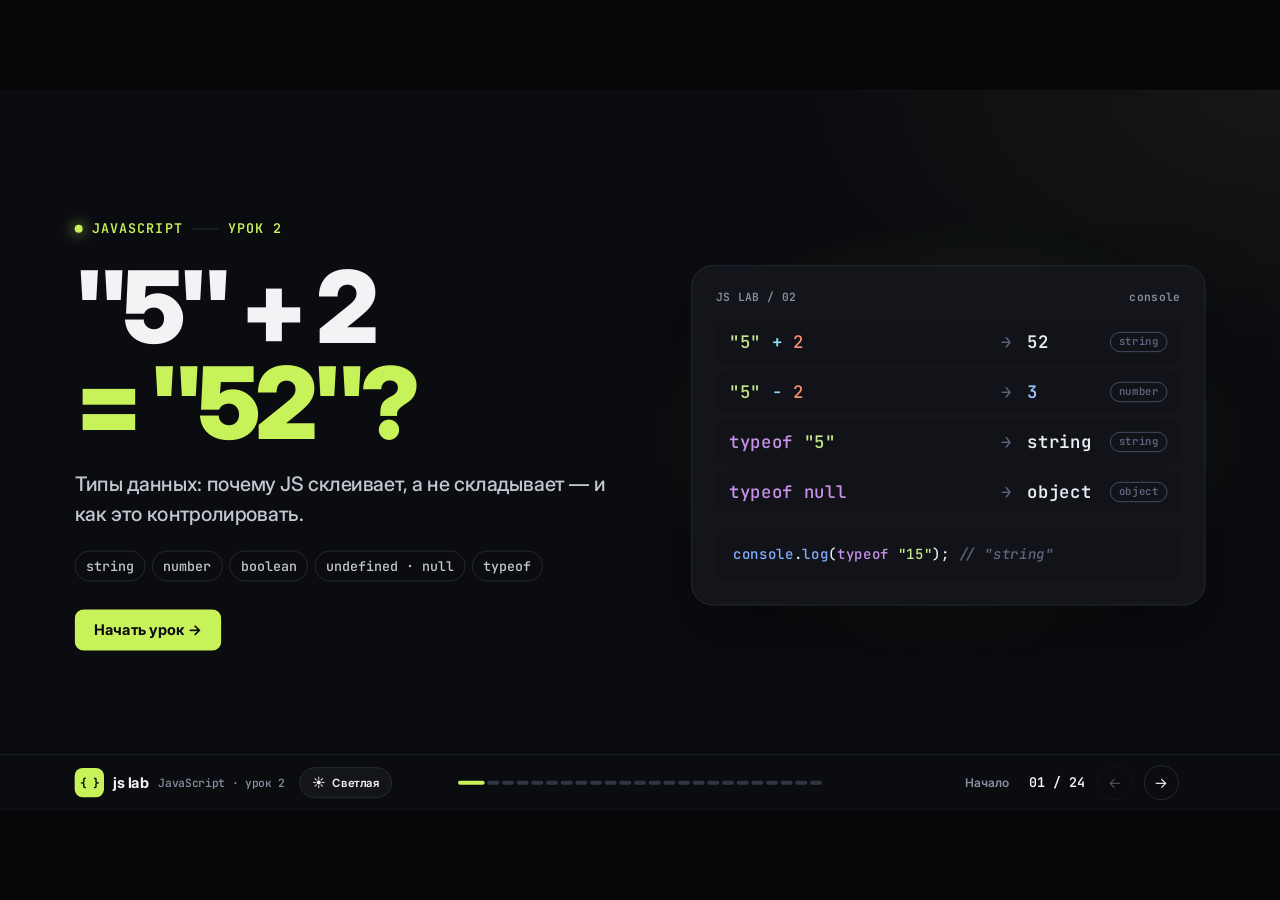
==== index.html @ 998ef975 "JS lesson 2 for group 16: data types Interactive deck (typeof step-by-step, guess the type, conversi" ====
<!doctype html>
<html lang="ru">
<head>
  <meta charset="UTF-8" />
  <meta name="viewport" content="width=device-width,initial-scale=1,viewport-fit=cover" />
  <meta name="theme-color" content="#0b0c10" />
  <meta name="description" content="JS Lab — интерактивный урок JavaScript №2: типы данных, typeof и приведение типов." />
  <title>JS Lab — JavaScript · Урок 2</title>
  <link rel="preconnect" href="https://fonts.googleapis.com">
  <link rel="preconnect" href="https://fonts.gstatic.com" crossorigin>
  <link href="https://fonts.googleapis.com/css2?family=Inter:wght@400;500;600;700;800;900&family=JetBrains+Mono:wght@400;500;600;700&display=swap" rel="stylesheet">
  <link rel="stylesheet" href="./styles.css?v=1-0" />
  <script src="./app.js?v=1-0" defer></script>
</head>
<body>
  <div class="viewport">
    <div class="deck" id="deck">
      <main class="stage" id="stage" aria-label="Слайды урока" aria-live="polite"></main>

      <footer class="bar">
        <div class="bar-left">
        <a class="brand" href="#1" aria-label="К первому слайду"><span class="brand-mark" aria-hidden="true">{ }</span><span>js lab</span><small>JavaScript · урок 2</small></a>
        <button class="theme-toggle" id="themeToggle" type="button" aria-label="Сменить тему"><span>☀</span>Светлая</button>
        </div>
        <div class="segments" id="segments" aria-hidden="true"></div>
        <div class="bar-right">
          <span class="bar-section" id="sectionTitle">Начало</span>
          <span class="bar-count" id="slideCounter">01 / 23</span>
          <button class="nav-btn" id="prevBtn" type="button" aria-label="Предыдущий слайд">←</button>
          <button class="nav-btn" id="nextBtn" type="button" aria-label="Следующий слайд">→</button>
        </div>
      </footer>

      <nav class="hud" id="hud" aria-label="Настройки презентации">
        <strong class="hud-title" id="currentTitle">Типы данных</strong>
        <button class="hud-btn" id="outlineBtn" type="button" title="Все слайды (G)">Слайды <kbd>G</kbd></button>
        <button class="hud-btn" id="notesBtn" type="button" title="Заметки (N)">Заметки <kbd>N</kbd></button>
        <button class="hud-btn" id="themeBtn" type="button" title="Тема (T)">Тема <kbd>T</kbd></button>
        <button class="hud-btn" id="fullscreenBtn" type="button" title="Полный экран (F)">Экран <kbd>F</kbd></button>
      </nav>
    </div>
  </div>

  <div class="overlay" id="outlineOverlay" hidden><div class="overlay-shade" data-close></div><aside class="side-panel" role="dialog" aria-modal="true" aria-label="Содержание"><div class="side-head"><div><small>НАВИГАЦИЯ</small><h2>Все слайды</h2></div><button class="close-btn" data-close type="button" aria-label="Закрыть">✕</button></div><div class="outline-list" id="outlineList"></div></aside></div>
  <div class="overlay" id="notesOverlay" hidden><div class="overlay-shade" data-close></div><aside class="side-panel" role="dialog" aria-modal="true" aria-label="Заметки преподавателя"><div class="side-head"><div><small>ТОЛЬКО ДЛЯ ПРЕПОДАВАТЕЛЯ</small><h2>Подсказки к слайду</h2></div><button class="close-btn" data-close type="button" aria-label="Закрыть">✕</button></div><div class="notes-content" id="notesContent"></div><div class="teacher-shortcuts"><b>Клавиши</b><p>← → — слайды · Пробел / ↓ — шаг демо · G — оглавление · N — заметки · T — тема · F — экран · Esc — закрыть</p></div></aside></div>
  <div class="toast" id="toast" role="status" aria-live="polite"></div>
</body>
</html>
---- styles.css ----
/* ═══════════════════════════════════════════════════════════════
   CSS Lab · HTML & CSS · Урок 4 — дизайн v5
   Холст 1920×1080 масштабируется под любой экран (как Keynote).
   Тёмная тема по умолчанию, светлая — body.light.
   ═══════════════════════════════════════════════════════════════ */
:root{
  --outer:#050608;--bg:#0b0c10;--surface:#13151b;--surface-2:#1a1d25;--line:#252833;--line-2:#323644;
  --ink:#f2f3f5;--muted:#8a8fa0;--soft:#c3c6d1;
  --accent:#c8f25a;--accent-ink:#c8f25a;--on-accent:#0b0c10;--accent-soft:#c8f25a1a;
  --violet:#a594ff;--good:#4fd6a0;--good-soft:#4fd6a01c;--bad:#ff7a85;--bad-soft:#ff7a851c;--warn:#ffb86b;--warn-soft:#ffb86b1c;
  --code:#111318;--code-line:#1e2129;--chip:#1c1f28;
  --sans:Inter,-apple-system,BlinkMacSystemFont,"Segoe UI",sans-serif;--mono:"JetBrains Mono",ui-monospace,SFMono-Regular,Menlo,monospace;
}
body.light{
  --outer:#d9d9d2;--bg:#f6f6f1;--surface:#ffffff;--surface-2:#efefe8;--line:#e2e2da;--line-2:#d1d1c8;
  --ink:#101114;--muted:#6b6f7b;--soft:#3c3f48;
  --accent:#c8f25a;--accent-ink:#4a6a00;--on-accent:#101114;--accent-soft:#c8f25a40;
  --good:#0f9c6a;--good-soft:#0f9c6a14;--bad:#d64553;--bad-soft:#d6455312;--warn:#c46a00;--warn-soft:#c46a0012;
  --code:#14161c;--code-line:#22252e;--chip:#16181f;
}
*{box-sizing:border-box}
html,body{margin:0;height:100%;overflow:hidden;background:var(--outer);font-family:var(--sans);color:var(--ink);-webkit-font-smoothing:antialiased}
button,input{font:inherit;color:inherit}
button{cursor:pointer}button:disabled{opacity:.3;cursor:default}
a{color:inherit;text-decoration:none}
p,h1,h2,h3{margin:0}
:focus-visible{outline:3px solid var(--accent);outline-offset:3px}
code,pre,kbd{font-family:var(--mono)}

/* ── холст ── */
.viewport{position:fixed;inset:0;overflow:hidden}
.deck{position:absolute;left:50%;top:50%;width:1920px;height:1080px;transform:translate(-50%,-50%) scale(var(--s,.5));transform-origin:center;background:var(--bg);display:grid;grid-template-rows:minmax(0,1fr) 84px;overflow:hidden;box-shadow:0 0 0 1px #ffffff08}
body:not(.light) .deck{background:radial-gradient(1200px 700px at 100% 0%,#c8f25a0d,transparent 60%),var(--bg)}
.stage{position:relative;min-height:0}
.slide{position:absolute;inset:0;padding:76px 112px 8px;display:flex;flex-direction:column}
.slide.active{animation:enter .35s cubic-bezier(.2,.8,.2,1) both}
.slide.instant{animation:none}
@keyframes enter{from{opacity:0;transform:translateY(14px)}to{opacity:1;transform:none}}
.slide-content{flex:1;min-height:0;display:flex;flex-direction:column;gap:40px}

/* ── нижняя панель ── */
.bar{display:grid;grid-template-columns:420px 1fr 420px;align-items:center;gap:32px;padding:0 112px;border-top:1px solid var(--line)}
.brand{display:flex;align-items:center;gap:14px;font:700 22px var(--sans);letter-spacing:-.02em}
.brand-mark{display:grid;place-items:center;width:44px;height:44px;border-radius:12px;background:var(--accent);color:var(--on-accent);font:700 17px var(--mono)}
.brand small{font:500 17px var(--mono);color:var(--muted);letter-spacing:0}
.segments{display:flex;gap:6px;align-items:center;justify-content:center}
.segments i{display:block;width:30px;height:6px;border-radius:3px;background:var(--line-2);transition:background .3s,width .3s}
.segments i.done{background:var(--accent);opacity:.45}
.segments i.now{background:var(--accent);width:64px}
.bar-right{display:flex;align-items:center;justify-content:flex-end;gap:18px}
.bar-section{font:600 18px var(--sans);color:var(--muted)}
.bar-count{font:600 20px var(--mono);color:var(--ink);min-width:96px;text-align:right}
.nav-btn{width:52px;height:52px;border-radius:50%;border:1px solid var(--line-2);background:transparent;font-size:22px;transition:background .2s,border-color .2s}
.nav-btn:hover:not(:disabled){background:var(--accent);border-color:var(--accent);color:var(--on-accent)}

/* ── HUD: появляется при движении мыши ── */
.hud{position:absolute;top:24px;right:32px;display:flex;align-items:center;gap:10px;opacity:0;transform:translateY(-8px);transition:opacity .25s,transform .25s;pointer-events:none;z-index:5}
.hud.visible{opacity:1;transform:none;pointer-events:auto}
.hud-title{font:600 18px var(--sans);color:var(--muted);margin-right:10px}
.hud-btn{display:flex;align-items:center;gap:10px;height:46px;padding:0 16px;border-radius:12px;border:1px solid var(--line-2);background:var(--surface);font:600 17px var(--sans)}
.hud-btn:hover{border-color:var(--accent)}
kbd{font:600 13px var(--mono);color:var(--muted);border:1px solid var(--line-2);border-radius:6px;padding:2px 7px}

/* ── заголовок слайда ── */
.intro{flex:none;max-width:1560px}
.tag{display:inline-flex;align-items:center;gap:12px;font:600 19px var(--mono);letter-spacing:.06em;text-transform:uppercase;color:var(--accent-ink)}
.tag::before{content:"";width:10px;height:10px;border-radius:50%;background:var(--accent);box-shadow:0 0 18px var(--accent)}
.intro h2{font:800 74px/1.02 var(--sans);letter-spacing:-.04em;margin:20px 0 16px}
.intro h2 em{font-style:normal;color:var(--accent-ink)}
body.light .intro h2 em{color:var(--ink);background:linear-gradient(transparent 60%,var(--accent) 60%,var(--accent) 92%,transparent 92%)}
.intro p{font:500 27px/1.42 var(--sans);color:var(--muted)}

/* ── общие блоки ── */
.pair{display:grid;grid-template-columns:1fr 1fr;gap:44px;flex:1;min-height:0}
.pane{display:flex;flex-direction:column;gap:22px;min-height:0;min-width:0}
.pane-heading{flex:none;display:flex;justify-content:space-between;align-items:center;gap:16px;font:600 17px var(--mono);letter-spacing:.06em;text-transform:uppercase;color:var(--muted)}
.caps{font:600 17px var(--mono);letter-spacing:.06em;text-transform:uppercase;color:var(--muted)}
.buttons{flex:none;display:flex;align-items:center;gap:14px;flex-wrap:wrap}
.primary,.secondary,.small-btn{display:inline-flex;align-items:center;gap:10px;border-radius:14px;font:700 22px var(--sans);padding:17px 28px;border:1px solid transparent;transition:transform .15s,background .2s,border-color .2s}
.primary{background:var(--accent);color:var(--on-accent)}
.primary:hover:not(:disabled){transform:translateY(-2px)}
.secondary{background:transparent;border-color:var(--line-2);color:var(--ink)}
.secondary:hover:not(:disabled){border-color:var(--ink)}
.small-btn{background:transparent;border-color:var(--line-2);font-size:19px;padding:12px 20px}
.key-hint{margin-left:auto;font:500 17px var(--mono);color:var(--muted)}

/* ── код ── */
.code-window{flex:1;min-height:0;display:flex;flex-direction:column;background:var(--code);border-radius:24px;border:1px solid #ffffff0d;overflow:hidden}
body.light .code-window{border-color:transparent;box-shadow:0 20px 50px #14161c26}
.code-head{flex:none;display:flex;align-items:center;justify-content:space-between;padding:16px 22px;border-bottom:1px solid #ffffff0d;font:500 17px var(--mono);color:#7c8194}
.dots{display:flex;gap:8px}.dots i{width:12px;height:12px;border-radius:50%;background:#2a2e39}
.code-pre{flex:1;min-height:0;margin:0;padding:26px 30px 26px 0;font:500 30px/1.6 var(--mono);color:#e9ebf3;white-space:pre;overflow:hidden}
.code-line{display:flex;align-items:baseline;min-height:1.6em;border-left:5px solid transparent}
.line-no{flex:0 0 2.8em;width:2.8em;text-align:right;padding-right:1em;color:#454b5c;user-select:none}
.active-line{background:#c8f25a12;border-left-color:var(--accent)}
.dim-line{opacity:.28}
.token.keyword{color:#c792ea}.token.method{color:#82aaff}.token.string{color:#c3e88d}.token.number{color:#f78c6c}.token.operator{color:#89ddff}.token.comment{color:#5f6680;font-style:italic}
.sw{display:inline-block;width:.72em;height:.72em;border-radius:.16em;margin-right:.3em;vertical-align:-.04em;box-shadow:inset 0 0 0 1px #ffffff40}
code.ic{display:inline-block;background:var(--chip);color:#e9ebf3;font:500 .86em/1.4 var(--mono);padding:.06em .42em;border-radius:.3em;white-space:nowrap;vertical-align:.04em}

/* ── термин ── */
.term{display:inline-flex;align-items:center;gap:12px;margin-top:12px;font:500 21px var(--mono);color:var(--accent-ink)}
.term b{font:800 13px var(--sans);letter-spacing:.12em;text-transform:uppercase;background:var(--accent);color:var(--on-accent);border-radius:7px;padding:5px 9px}

/* ── браузер-предпросмотр ── */
.browser{flex:1;min-height:0;display:flex;flex-direction:column;border-radius:24px;overflow:hidden;background:#fff;border:1px solid var(--line-2)}
.browser-bar{flex:none;display:flex;align-items:center;gap:16px;padding:13px 18px;background:#ececf0;border-bottom:1px solid #dcdce2}
.browser-bar .dots i{background:#cfd0d6}.browser-bar .dots i:nth-child(1){background:#ff6058}.browser-bar .dots i:nth-child(2){background:#ffbd2e}.browser-bar .dots i:nth-child(3){background:#28c941}
.addr{flex:1;background:#fff;border-radius:9px;padding:7px 14px;font:500 16px var(--mono);color:#80838f}
.pv{flex:1;width:100%;min-height:0;border:0;display:block;background:#fff;pointer-events:none}

/* ── теория ── */
.theory-pane{justify-content:center}
.concept{display:grid;grid-template-columns:76px 1fr;padding:30px 0;border-top:1px solid var(--line)}
.concept:last-child{border-bottom:1px solid var(--line)}
.concept>span{font:600 22px var(--mono);color:var(--accent-ink);padding-top:8px}
.concept h3{font:750 40px/1.15 var(--sans);letter-spacing:-.03em;margin-bottom:10px}
.concept p{font:500 26px/1.5 var(--sans);color:var(--soft)}

/* ── квиз ── */
.quiz-grid{display:grid;grid-template-columns:.92fr 1.08fr;gap:56px;flex:1;min-height:0}
.quiz-left{display:flex;flex-direction:column;gap:18px;min-height:0}
.quiz-question{font:800 44px/1.1 var(--sans);letter-spacing:-.03em;margin-bottom:8px}
.quiz-options{display:flex;flex-direction:column;gap:14px}
.answer-option{display:flex;align-items:center;gap:20px;text-align:left;padding:20px 24px;border-radius:18px;border:1px solid var(--line-2);background:var(--surface);font:600 27px/1.3 var(--sans);transition:border-color .2s,background .2s}
.answer-option b{flex:none;display:grid;place-items:center;width:46px!important;height:46px;border-radius:12px;background:var(--surface-2);font:700 20px var(--mono);color:var(--muted)!important}
.answer-option:hover{border-color:var(--muted)}
.answer-option.correct{border-color:var(--good);background:var(--good-soft)}
.answer-option.correct b{background:var(--good);color:#06120c!important}
.answer-option.wrong{border-color:var(--bad);background:var(--bad-soft)}
.answer-option.wrong b{background:var(--bad);color:#fff!important}
.feedback{border-radius:18px;padding:22px 26px;background:var(--good-soft);border-left:6px solid var(--good);font:600 24px/1.55 var(--sans)}
.feedback.warn{background:var(--bad-soft);border-left-color:var(--bad)}
.action-hint{font:500 21px var(--sans);color:var(--muted)}
.quiz-left .small-btn{align-self:flex-start}
.quiz-right{display:flex;flex-direction:column;min-height:0}

/* ── шаги демо ── */
.mem-step{flex:none;background:var(--surface);border:1px solid var(--line);border-left:6px solid var(--accent);border-radius:18px;padding:22px 28px;font:600 27px/1.5 var(--sans)}
.mem-step .term{display:flex;width:fit-content}
.live-pair{grid-template-columns:.9fr 1.1fr}

/* ── до/после ── */
.ba-pair{grid-template-columns:.8fr 1.2fr}
.ba-switch{flex:none;display:flex;align-items:center;gap:14px}
.ba-switch span{font:500 21px var(--sans);color:var(--muted);margin-left:8px}

/* ── вкладки ── */
.tabs-row{flex:none;display:flex;gap:14px}
.tab-btn{display:flex;align-items:center;gap:14px;padding:14px 24px;border-radius:999px;border:1px solid var(--line-2);background:transparent;font:600 23px var(--mono)}
.tab-btn span{display:grid;place-items:center;width:32px;height:32px;border-radius:50%;background:var(--surface-2);font:700 16px var(--sans);color:var(--muted)}
.tab-btn.active{background:var(--accent);border-color:var(--accent);color:var(--on-accent)}
.tab-btn.active span{background:#0b0c1022;color:var(--on-accent)}
.tabs-pair .code-window{flex:1 1 0}
.verdict{flex:none;border-radius:18px;padding:22px 28px;border-left:6px solid}
.verdict b{font:800 26px var(--sans)}
.verdict p{font:500 23px/1.5 var(--sans);margin-top:6px;color:var(--soft)}
.verdict.bad{background:var(--bad-soft);border-color:var(--bad)}.verdict.bad b{color:var(--bad)}
.verdict.mid{background:var(--warn-soft);border-color:var(--warn)}.verdict.mid b{color:var(--warn)}
.verdict.good{background:var(--good-soft);border-color:var(--good)}.verdict.good b{color:var(--good)}

/* ── анатомия правила ── */
.ana-pair{grid-template-columns:1.05fr .95fr}
.ana-code{flex:1;min-height:0;margin:0;background:var(--code);border-radius:24px;padding:56px 64px;font:500 80px/1.5 var(--mono);color:#e9ebf3;white-space:pre;overflow:hidden;border:1px solid #ffffff0d}
.ana{opacity:.2;transition:opacity .3s,text-shadow .3s}
.ana.on{opacity:1;text-shadow:0 0 28px currentColor;text-decoration:underline;text-decoration-thickness:.07em;text-underline-offset:.18em}
.ana-code.part-decl .ana-decl.on .ana{opacity:1;text-shadow:none;text-decoration:none}
.ana-code.part-decl .ana-decl.on{background:#c8f25a14;border-radius:.15em;box-shadow:0 0 0 .14em #c8f25a14}
.ana-list{justify-content:center;gap:6px}
.ana-row{display:grid;grid-template-columns:56px minmax(0,.9fr) minmax(0,1.25fr);align-items:center;gap:20px;text-align:left;padding:16px 22px;border-radius:16px;border:0;border-left:6px solid transparent;background:transparent;transition:background .2s,opacity .2s}
.ana-n{font:600 19px var(--mono);color:var(--muted)}
.ana-name{display:flex;flex-direction:column;gap:2px}
.ana-name b{font:750 30px/1.15 var(--sans);letter-spacing:-.02em}
.ana-name em{font:500 19px var(--mono);font-style:normal;color:var(--accent-ink)}
.ana-desc{font:500 21px/1.4 var(--sans);color:var(--muted)}
.ana-row:not(.on):not(.seen){opacity:.38}
.ana-row.on{background:var(--surface);border-left-color:var(--accent)}
.ana-row.on .ana-n{color:var(--accent-ink)}.ana-row.on .ana-desc{color:var(--soft)}

/* ── цвет ── */
.color-pair{grid-template-columns:.85fr 1.15fr}
.fmt-card{flex:1;min-height:0;display:flex;flex-direction:column;justify-content:center;gap:10px;padding:24px 30px;border-radius:20px;background:var(--surface);border:1px solid var(--line)}
.fmt-card b{font:600 17px var(--mono);letter-spacing:.08em;color:var(--muted)}
.fmt-card code{font:600 42px var(--mono);color:var(--ink)}
.fmt-card p{font:500 21px/1.45 var(--sans);color:var(--soft)}
.mx-swatch{flex:1;min-height:0;border-radius:24px;display:grid;place-items:center;border:1px solid var(--line)}
.mx-swatch span{font:800 64px Georgia,serif}
.mx-row{flex:none;display:grid;grid-template-columns:150px 1fr 70px;align-items:center;gap:22px;font:600 22px var(--sans)}
.mx-row input{width:100%;height:28px;accent-color:var(--accent)}
.mx-r input{accent-color:#ff5f6d}.mx-g input{accent-color:#3ddc97}.mx-b input{accent-color:#5b8cff}
.mx-row output{font:600 24px var(--mono);text-align:right}
.mx-out{flex:none;background:var(--code);border-radius:18px;padding:18px 26px;font:500 27px/1.7 var(--mono);color:#e9ebf3}
.mx-noname{color:#5f6680;font-style:italic}
.mx-presets{flex:none;display:flex;flex-wrap:wrap;gap:10px}
.mx-presets button{display:flex;align-items:center;gap:10px;padding:10px 16px;border-radius:999px;border:1px solid var(--line-2);background:transparent;font:600 19px var(--sans)}
.mx-presets i{width:18px;height:18px;border-radius:50%;box-shadow:inset 0 0 0 1px #ffffff40}

/* ── DevTools ── */
.dt-pair{grid-template-columns:.9fr 1.1fr}
.dt-banner{flex:none;padding:18px 24px;border-radius:16px;border:1px dashed var(--line-2);font:600 22px/1.5 var(--sans);color:var(--muted)}
.dt-banner.on{border:1px solid var(--accent);border-left-width:6px;color:var(--ink);background:var(--accent-soft)}
.pane.right.devtools{background:#202124;border-radius:22px;overflow:hidden;gap:0;color:#e8eaed;border:1px solid #3c4043}
.dt-tabs,.dt-subtabs{flex:none;display:flex;background:#292a2d;border-bottom:1px solid #3c4043;font:500 19px var(--sans)}
.dt-tabs span,.dt-subtabs span{padding:13px 20px;color:#9aa0a6}
.dt-tabs span.on,.dt-subtabs span.on{color:#8ab4f8;box-shadow:inset 0 -3px #8ab4f8}
.dt-body{flex:1;min-height:0;display:grid;grid-template-columns:.78fr 1.22fr}
.dt-tree{border-right:1px solid #3c4043;padding:10px 0;overflow:hidden}
.dt-node{display:block;width:100%;text-align:left;border:0;background:none;color:#e8eaed;font:500 22px/2 var(--mono);white-space:nowrap;overflow:hidden;text-overflow:ellipsis;padding-right:10px}
.dt-node:hover{background:#ffffff0d}.dt-node.on{background:#394457}
.dt-node .token.keyword{color:#5db0d7}.dt-node .token.method{color:#9bbbdc}.dt-node .token.string{color:#f28b54}
.dt-styles{display:flex;flex-direction:column;overflow:hidden}
.dt-rule{padding:12px 20px;border-bottom:1px solid #3c4043;font:500 22px/1.8 var(--mono)}
.dt-rule.faint{color:#9aa0a6}
.dt-rule.ua{background:#ffffff05}
.dt-sel{display:flex;justify-content:space-between;gap:10px}
.dt-src{font-size:16px;color:#9aa0a6;text-decoration:underline}
.dt-rule.ua .dt-src{text-decoration:none;font-style:italic}
.dt-decl{display:flex;align-items:center;gap:12px;padding-left:6px;cursor:pointer}
.dt-decl input{width:20px;height:20px;margin:0;accent-color:#8ab4f8}
.dt-nobox{display:inline-block;width:20px}
.dt-p{color:#5db0d7}.dt-v{color:#f28b54}
.dt-rule.ua .dt-p{color:#9bbbdc}.dt-rule.ua .dt-v{color:#c9a98f}
.dt-decl.struck .dt-p,.dt-decl.struck .dt-v{text-decoration:line-through;text-decoration-thickness:2px;opacity:.5}
.dt-end{color:#e8eaed}
.dt-inh{padding:9px 20px;background:#292a2d;color:#9aa0a6;font:500 17px var(--sans);border-bottom:1px solid #3c4043}
.dt-inh b{color:#e8eaed;font-family:var(--mono)}

/* ── отладка ── */
.bugs2{display:grid;grid-template-columns:440px 1fr;gap:44px;flex:1;min-height:0}
.bug-list{display:flex;flex-direction:column;gap:10px;justify-content:center}
.bug-tab{display:flex;align-items:center;gap:18px;text-align:left;padding:18px 22px;border-radius:16px;border:1px solid transparent;border-left:6px solid transparent;background:transparent;font:650 24px/1.25 var(--sans);color:var(--muted)}
.bug-tab span{font:600 18px var(--mono)}
.bug-tab.active{background:var(--surface);border-left-color:var(--accent);color:var(--ink)}
.bug-tab.done:not(.active)::after{content:"✓";margin-left:auto;color:var(--good)}
.bug-main{display:grid;grid-template-columns:1fr 1fr;gap:32px;min-height:0}
.bug-col{display:flex;flex-direction:column;gap:14px;min-height:0}
.bad-cap{color:var(--bad)}.good-cap{color:var(--good)}
.bug-why{flex:none;font:500 23px/1.5 var(--sans);color:var(--soft);padding:18px 22px;border-radius:16px;background:var(--surface)}
.bug-hidden{display:flex;flex-direction:column;align-items:center;justify-content:center;gap:24px;border:2px dashed var(--line-2);border-radius:24px;text-align:center;font:600 26px var(--sans);color:var(--muted)}

/* ── практика ── */
.practice-layout{display:grid;grid-template-columns:1.45fr 1fr;gap:48px;flex:1;min-height:0}
.task-list{display:flex;flex-direction:column;min-height:0}
.task-list>.pane-heading{margin-bottom:10px}
.pr-row{display:grid;grid-template-columns:56px 280px minmax(0,1fr) 300px;align-items:center;gap:18px;padding:13px 0;border-top:1px solid var(--line)}
.pr-row i{font:600 18px var(--mono);font-style:normal;color:var(--accent-ink)}
.pr-btn{font:700 25px var(--sans);letter-spacing:-.01em}
.pr-row code.ic{font-size:20px;max-width:100%;overflow:hidden;text-overflow:ellipsis;justify-self:start}
.pr-ret{font:500 20px var(--sans);color:var(--muted)}
.tip{margin-top:auto;padding:20px 24px;border-radius:16px;background:var(--surface);font:500 21px/1.5 var(--sans);color:var(--soft)}
.tip b{color:var(--ink)}
.task-side{display:flex;flex-direction:column;gap:24px;min-height:0}
.goal{flex:1;display:flex;flex-direction:column;gap:22px;padding:40px;border-radius:28px;background:var(--surface);border:1px solid var(--line)}
.goal h3{font:800 54px/1.05 var(--sans);letter-spacing:-.035em}
.flow{margin:0;padding-left:30px;display:flex;flex-direction:column;gap:10px;font:500 23px/1.45 var(--sans);color:var(--soft)}
.flow b{color:var(--ink)}
.minutes{margin-top:auto;font:600 96px/1 var(--mono);letter-spacing:-.04em;color:var(--accent-ink)}
.download{flex:none;display:flex;align-items:center;gap:14px;padding:22px 28px;border-radius:22px;border:1px solid var(--line)}
.file-label{flex:1;font:700 23px var(--sans)}
.file-label small{display:block;font:500 17px var(--mono);color:var(--muted);margin-top:4px}
.download a{padding:14px 22px;border-radius:12px;font:700 20px var(--sans);border:1px solid var(--line-2)}
.download a:last-child{background:var(--accent);border-color:var(--accent);color:var(--on-accent)}

/* ── словарь ── */
.gl-grid{flex:1;min-height:0;display:grid;grid-template-columns:1fr 1fr;grid-template-rows:repeat(7,minmax(0,1fr));grid-auto-flow:column;column-gap:48px}
.gl-row{display:grid;grid-template-columns:minmax(0,1.2fr) minmax(0,1fr) auto;align-items:center;gap:20px;border-top:1px solid var(--line);min-height:0}
.gl-ru{display:flex;flex-direction:column;gap:2px}
.gl-ru b{font:700 25px/1.2 var(--sans)}
.gl-ru em{font:500 19px var(--mono);font-style:normal;color:var(--accent-ink)}
.gl-say{font:500 19px/1.35 var(--sans);color:var(--muted)}
.gl-row code.ic{font-size:19px}

/* ── шпаргалка ── */
.sum-grid{flex:1;min-height:0;display:grid;grid-template-columns:repeat(3,1fr);grid-template-rows:1fr 1fr;gap:24px}
.sum-card{position:relative;padding:28px 32px;border-radius:24px;background:var(--surface);border:1px solid var(--line);min-height:0;overflow:hidden}
.sum-n{position:absolute;top:28px;right:30px;font:600 18px var(--mono);color:var(--muted)}
.sum-card h3{font:800 31px/1.1 var(--sans);letter-spacing:-.025em;margin-bottom:16px}
.sum-card h3 em{display:block;font:500 18px var(--mono);font-style:normal;color:var(--accent-ink);margin-top:6px;letter-spacing:0}
.sum-card ul{margin:0;padding-left:22px;display:flex;flex-direction:column;gap:8px}
.sum-card li{font:500 20px/1.65 var(--sans);color:var(--soft)}
.sum-card li b{color:var(--ink)}
.sum-card code.ic{font-size:17px;margin:1px 0}
.exc-grid{flex:1;min-height:0;display:grid;grid-template-columns:1fr 1fr;grid-template-rows:repeat(5,1fr);gap:14px 28px}
.exc-card{display:flex;align-items:center;gap:22px;padding:0 26px;border-radius:18px;background:var(--surface);border:1px solid var(--line);min-height:0}
.exc-card span{font:600 20px var(--mono);color:var(--warn)}
.exc-card p{font:500 21px/1.55 var(--sans);color:var(--soft)}
.exc-card code.ic{font-size:18px}
.sum-actions{flex:none}

/* ── обложка ── */
.cover{padding:96px 112px 40px}
.cover-grid{flex:1;display:grid;grid-template-columns:1.05fr .95fr;gap:72px;align-items:center}
.overline{display:flex;align-items:center;gap:14px;font:600 20px var(--mono);letter-spacing:.08em;color:var(--accent-ink)}
.overline i{width:12px;height:12px;border-radius:50%;background:var(--accent);box-shadow:0 0 20px var(--accent)}
.overline b{width:40px;height:1px;background:var(--line-2)}
.cover-copy h1{font:900 132px/.95 var(--sans);letter-spacing:-.055em;margin:34px 0 30px}
.cover-copy h1 span{color:var(--accent-ink)}
body.light .cover-copy h1 span{color:var(--ink);background:linear-gradient(transparent 58%,var(--accent) 58%,var(--accent) 90%,transparent 90%)}
.cover-copy p{font:500 30px/1.45 var(--sans);color:var(--soft);max-width:820px}
.pills{display:flex;flex-wrap:wrap;gap:10px;margin:34px 0 42px}
.pills span{font:500 20px var(--mono);padding:9px 16px;border-radius:999px;border:1px solid var(--line-2);color:var(--soft)}
.cover-art{position:relative}
.art-glow{position:absolute;inset:-80px;background:radial-gradient(closest-side,#c8f25a26,transparent);filter:blur(10px)}
.art-glow.two{display:none}
.art-stage{position:relative}
.art-card{padding:36px;border-radius:32px;background:var(--surface);border:1px solid var(--line-2);box-shadow:0 40px 90px #0006}
body.light .art-card{box-shadow:0 40px 90px #14161c22}
.art-heading{display:flex;justify-content:space-between;font:600 17px var(--mono);letter-spacing:.06em;color:var(--muted);margin-bottom:24px}
.cv-split{display:grid;grid-template-columns:1fr 1fr;gap:18px;margin-bottom:24px}
.cv-page{display:flex;flex-direction:column;gap:10px;padding:24px;border-radius:18px;min-height:250px;font-size:19px}
.cv-page.plain{background:#fff;color:#000;font-family:"Times New Roman",serif}
.cv-page.plain b{font-size:32px}.cv-page.plain u{color:#0000ee}
.cv-page.styled{background:#fdf6ec;color:#3b2f2f;font-family:Arial,sans-serif}
.cv-page.styled b{font:700 32px Georgia,serif;color:#6f4e37;text-align:center}
.cv-page.styled span:nth-of-type(2){color:#b5651d}
.cv-page.styled em{font-style:normal;font-weight:800;color:#b5651d}
.art-input{background:var(--code);border-radius:18px;padding:22px 26px;font:500 24px/1.6 var(--mono);color:#e9ebf3}

/* ── финал ── */
.closing{flex:1;display:flex;flex-direction:column;align-items:center;justify-content:center;text-align:center;gap:28px}
.closing-mark{display:grid;place-items:center;width:120px;height:120px;border-radius:32px;background:var(--accent);color:var(--on-accent);font:700 44px var(--mono);box-shadow:0 0 80px #c8f25a40}
.closing .tag{justify-content:center}
.closing h1{font:900 120px/.98 var(--sans);letter-spacing:-.05em}
.closing h1 em{font-style:normal;color:var(--accent-ink)}
.closing p{font:500 28px/1.5 var(--sans);color:var(--soft);max-width:1200px}
.end-tags{display:flex;gap:12px;flex-wrap:wrap;justify-content:center}
.end-tags span{font:500 21px var(--mono);padding:10px 18px;border-radius:999px;border:1px solid var(--line-2)}
.lesson-note{font:500 22px var(--sans)!important;color:var(--muted)!important}

/* ── оверлеи ── */
.overlay{position:fixed;inset:0;z-index:20}
.overlay[hidden]{display:none}
.overlay-shade{position:absolute;inset:0;background:#000a;backdrop-filter:blur(4px)}
.side-panel{position:absolute;top:0;right:0;bottom:0;width:min(460px,100%);background:var(--surface);border-left:1px solid var(--line);padding:28px;display:flex;flex-direction:column;gap:20px;overflow:auto}
.side-head{display:flex;justify-content:space-between;align-items:flex-start}
.side-head small{font:600 12px var(--mono);letter-spacing:.1em;color:var(--muted)}
.side-head h2{font:800 28px var(--sans);letter-spacing:-.03em;margin-top:6px}
.close-btn{width:40px;height:40px;border-radius:10px;border:1px solid var(--line-2);background:transparent}
.outline-list{display:flex;flex-direction:column;gap:2px}
.outline-list button{display:flex;gap:14px;text-align:left;padding:10px 12px;border-radius:10px;border:0;background:transparent;font:600 15px var(--sans);color:var(--soft)}
.outline-list button strong{font:600 13px var(--mono);color:var(--muted);padding-top:2px}
.outline-list button:hover{background:var(--surface-2)}
.outline-list button.active{background:var(--accent);color:var(--on-accent)}
.outline-list button.active strong{color:var(--on-accent)}
.notes-content{font:500 16px/1.6 var(--sans);color:var(--soft);display:flex;flex-direction:column;gap:12px}
.notes-content h3{font:800 22px var(--sans);color:var(--ink)}
.teacher-shortcuts{margin-top:auto;padding:16px;border-radius:12px;background:var(--surface-2);font:500 14px/1.6 var(--sans);color:var(--muted)}
.teacher-shortcuts b{color:var(--ink)}
.toast{position:fixed;left:50%;bottom:28px;transform:translate(-50%,20px);opacity:0;padding:12px 20px;border-radius:12px;background:var(--accent);color:var(--on-accent);font:700 15px var(--sans);transition:.25s;z-index:30;pointer-events:none}
.toast.visible{opacity:1;transform:translate(-50%,0)}

@media print{html,body{overflow:visible}.bar,.hud{display:none}}
@media(prefers-reduced-motion:reduce){*{animation:none!important;transition:none!important}}
.gl-grid{column-gap:40px}
.gl-row{grid-template-columns:minmax(0,1.15fr) minmax(0,.95fr) auto;gap:16px}
.gl-ru b{font-size:23px}.gl-say{font-size:18px}
.type-summary .slide-content{gap:30px}
.sum-grid{gap:20px}
.sum-card{padding:24px 28px}
.sum-card h3{font-size:27px;margin-bottom:12px}
.sum-card h3 em{font-size:16px;margin-top:4px}
.sum-card ul{gap:6px;padding-left:20px}
.sum-card li{font-size:18px;line-height:1.55}
.sum-card code.ic{font-size:15.5px}
.sum-actions .primary,.sum-actions .secondary{font-size:19px;padding:13px 22px}
.concept{padding:22px 0}
.concept h3{font-size:34px;margin-bottom:8px}
.concept p{font-size:23px;line-height:1.5}
.concept .term{margin-top:10px;font-size:19px}

/* ═════════ v5.1 — выравнивание ═════════ */
.slide{padding:72px 112px 44px}
.cover{padding:96px 112px 56px}
.bar{grid-template-columns:400px 1fr 520px}
.theme-toggle{display:inline-flex;align-items:center;gap:10px;height:46px;padding:0 18px;border-radius:999px;border:1px solid var(--line-2);background:var(--surface);font:600 17px var(--sans);color:var(--ink);margin-right:6px;transition:border-color .2s}
.theme-toggle span{font-size:19px;line-height:1}
.theme-toggle:hover{border-color:var(--accent)}
/* единая верхняя линия колонок: у каждой колонки есть строка-заголовок */
.pane-heading{min-height:24px}
.pane-heading .hl{color:var(--accent-ink)}
/* окно кода по размеру кода, а не на всю колонку */
.code-window{flex:0 1 auto}
.tabs-pair .code-window{flex:0 1 auto}
/* квиз: обе колонки по центру по вертикали */
.quiz-grid{align-items:center}
.quiz-left{justify-content:center}
.quiz-right{justify-content:center;max-height:100%}
.answer-option b{display:grid!important;place-items:center;width:46px;height:46px;flex:none}
/* теория: пункты сверху, ровно с окном кода */
.theory-pane{justify-content:flex-start}
.theory-pane .concept:first-of-type{border-top:0;padding-top:4px}
/* код в тексте не отрывается от точки/запятой */
.nw{white-space:nowrap}
/* до/после */
.ba-grid{grid-template-columns:1fr 1fr}
.ba-grid .browser{flex:1}
/* цвет */
.fmt-card b{text-transform:uppercase}
/* DevTools */
.devtools{flex:1;min-height:0;display:flex;flex-direction:column;background:#202124;border-radius:22px;overflow:hidden;color:#e8eaed;border:1px solid #3c4043}
.dt-node{font-size:20px}
.dt-rule{font-size:20px;line-height:1.7;padding:10px 18px}
.dt-styles{overflow:auto}
/* отладка: список сверху */
.bug-list{justify-content:flex-start;padding-top:38px}
.bug-col .code-window{flex:0 1 auto}
.bug-hidden{min-height:300px;align-self:start;width:100%}
.bug-main{align-items:start}
/* практика: строки заполняют колонку */
.task-list .pr-row{flex:1;max-height:84px}
.tip{margin-top:18px}
/* словарь — ровная таблица */
.gl-grid{column-gap:56px}
.gl-row{grid-template-columns:330px 230px 1fr;gap:20px}
.gl-say{text-align:left}
.gl-row code.ic{justify-self:start}
/* светлая тема: доводка */
body.light .deck{background:var(--bg)}
body.light .bar{border-top-color:var(--line)}
body.light .segments i{background:#d9d9cf}
body.light .segments i.done{background:#9cbf2e;opacity:.6}
body.light .segments i.now{background:#86a91a}
body.light .tag::before{box-shadow:none;background:#86a91a}
body.light .overline i{box-shadow:none;background:#86a91a}
body.light .mem-step{background:#fff;border-color:var(--line);border-left-color:#86a91a}
body.light .term b{background:#c8f25a;color:#101114}
body.light .term{color:#4a6a00}
body.light .ana-row.on{border-left-color:#86a91a;background:#fff;box-shadow:0 6px 20px #14161c0f}
body.light .bug-tab.active{border-left-color:#86a91a;background:#fff;box-shadow:0 6px 20px #14161c0f}
body.light .concept>span,body.light .pr-row i{color:#5b7d00}
body.light .browser{border-color:var(--line-2);box-shadow:0 18px 40px #14161c14}
body.light .fmt-card,body.light .sum-card,body.light .exc-card,body.light .goal{box-shadow:0 6px 20px #14161c0a}
body.light .dt-banner.on{border-color:#86a91a;background:#c8f25a33}
body.light .closing-mark,body.light .brand-mark{box-shadow:none}
body.light .art-glow{background:radial-gradient(closest-side,#c8f25a40,transparent)}
body.light .feedback{background:#0f9c6a12}
body.light .exc-card span{color:#c46a00}
.quiz-left,.quiz-right,.pane,.bug-col,.task-list,.task-side{min-width:0}
.quiz-grid>*,.pair>*,.bug-main>*,.bugs2>*,.practice-layout>*{min-width:0}
.bar{grid-template-columns:auto minmax(0,1fr) auto;gap:40px}
.segments{gap:5px}
.segments i{width:22px}
.segments i.now{width:46px}
.bar{position:relative}
.segments{position:absolute;left:50%;top:50%;transform:translate(-50%,-50%)}
.bar-left{display:flex;align-items:center;gap:22px}
.theme-toggle{margin-right:0}
.segments{gap:4px}.segments i{width:18px}.segments i.now{width:40px}
.gl-grid{column-gap:48px}
.gl-row{grid-template-columns:300px 190px minmax(0,1fr);gap:16px}
.gl-row code.ic{font-size:17px;max-width:100%;overflow:hidden;text-overflow:ellipsis}
.gl-ru b{font-size:22px}
.ana-list{gap:4px}
.ana-row{padding:11px 20px}
.ana-name b{font-size:27px}
.ana-desc{font-size:20px}
.sum-card{padding:22px 26px}
.sum-card h3{font-size:26px;margin-bottom:10px}
.sum-card li{font-size:17.5px;line-height:1.5}
.sum-card ul{gap:5px}
.art-input{white-space:nowrap;font-size:21px;overflow:hidden}
body.light .cv-page.plain{border:1px solid var(--line-2)}
.ana-list{justify-content:flex-start}
.ana-list .ana-row{flex:1;max-height:96px}
.pr-row{grid-template-columns:44px 250px minmax(0,1fr) 240px;gap:16px}
.pr-btn{font-size:24px}
.pr-ret{font-size:19px}

/* ═════════ JS · урок 2: типы ═════════ */
:root{--t-string:#b5e07a;--t-number:#ff9a6b;--t-boolean:#c9a2ff;--t-undefined:#9aa0b2;--t-null:#ff8a96}
body.light{--t-string:#3f8a12;--t-number:#c2531d;--t-boolean:#7b45d6;--t-undefined:#6b6f7b;--t-null:#c8364a}
.ty{display:inline-flex;align-items:center;justify-content:center;height:30px;padding:0 12px;border-radius:999px;font:600 16px var(--mono);border:1.5px solid currentColor;white-space:nowrap;flex:none}
.ty-string{color:var(--t-string)}.ty-number{color:var(--t-number)}.ty-boolean{color:var(--t-boolean)}.ty-undefined{color:var(--t-undefined)}.ty-null,.ty-object{color:var(--t-null)}
/* пять типов */
.types-grid{flex:1;min-height:0;display:grid;grid-template-columns:repeat(5,1fr);gap:22px}
.type-card{display:flex;flex-direction:column;gap:20px;padding:30px 26px;border-radius:24px;background:var(--surface);border:1px solid var(--line);border-top:6px solid currentColor;color:var(--ink)}
.type-card.ty-string{border-top-color:var(--t-string)}.type-card.ty-number{border-top-color:var(--t-number)}.type-card.ty-boolean{border-top-color:var(--t-boolean)}.type-card.ty-undefined{border-top-color:var(--t-undefined)}.type-card.ty-null{border-top-color:var(--t-null)}
.type-top b{display:block;font:700 34px var(--mono);letter-spacing:-.02em}
.type-card.ty-string .type-top b{color:var(--t-string)}.type-card.ty-number .type-top b{color:var(--t-number)}.type-card.ty-boolean .type-top b{color:var(--t-boolean)}.type-card.ty-undefined .type-top b{color:var(--t-undefined)}.type-card.ty-null .type-top b{color:var(--t-null)}
.type-top span{font:600 22px var(--sans);color:var(--muted)}
.type-ex{display:flex;flex-direction:column;align-items:flex-start;gap:10px}
.type-ex code.ic{font-size:23px}
.type-card p{font:500 23px/1.45 var(--sans);color:var(--soft)}
.type-of{margin-top:auto;display:flex;flex-wrap:wrap;align-items:center;gap:10px;font:500 19px var(--mono);color:var(--muted);padding-top:18px;border-top:1px solid var(--line)}
.type-of code.ic{font-size:20px}
.type-of em{font:700 14px var(--sans);font-style:normal;text-transform:uppercase;letter-spacing:.08em;color:var(--t-null)}
/* пошаговое выполнение */
.run-pair{grid-template-columns:1fr 1fr}
.run-pair .pane.left .code-window{flex:1 1 auto}
.vt{flex:none;display:flex;flex-direction:column;gap:8px}
.vt-row{display:grid;grid-template-columns:200px 1fr auto;align-items:center;gap:16px;padding:10px 18px;border-radius:14px;background:var(--surface);border:1px solid var(--line);transition:background .3s}
.vt-row.new{background:var(--accent-soft);border-color:var(--accent)}
body.light .vt-row.new{border-color:#86a91a}
.vt-name{font:600 23px var(--mono);color:var(--ink)}
.vt-val{font:500 24px var(--mono)}
.vt-empty,.log-empty{font:500 20px var(--sans);color:var(--muted);padding:8px 2px}
.console-box{flex:1;min-height:0;display:flex;flex-direction:column;gap:2px;background:var(--code);border-radius:20px;padding:0 0 12px;overflow:hidden;border:1px solid #ffffff0d}
.console-head{display:flex;justify-content:space-between;align-items:center;padding:12px 20px;border-bottom:1px solid #ffffff0d;font:600 16px var(--sans);color:#9aa0b2}
.console-head i{font:500 14px var(--mono);font-style:normal;color:#5f6680}
.log{display:flex;align-items:center;justify-content:space-between;gap:16px;padding:7px 20px;border-bottom:1px solid #ffffff08;font:500 25px var(--mono);color:#e9ebf3}
.log.new{background:#c8f25a14}
.log .ty{height:26px;font-size:14px}
.log-number{color:#9cc3ff}.log-string{color:#e9ebf3}.log-object{color:#e9ebf3}
.console-box .log-empty{padding:12px 20px;color:#5f6680}
/* угадай тип */
.guess-grid{flex:1;min-height:0;display:grid;grid-template-columns:repeat(6,1fr);grid-template-rows:1fr 1fr;gap:20px}
.guess-card{display:flex;flex-direction:column;align-items:center;justify-content:center;gap:18px;border-radius:24px;border:1.5px dashed var(--line-2);background:var(--surface);color:var(--ink);transition:transform .2s,border-color .2s,background .2s}
.guess-card:hover{transform:translateY(-3px);border-color:var(--muted)}
.guess-card code{font:600 38px var(--mono);color:#e9ebf3;background:var(--code);padding:10px 18px;border-radius:14px}
.guess-ans{font:600 19px var(--mono);color:var(--muted)}
.guess-card.open{border-style:solid;border-width:2px}
.guess-card.open.ty-string{border-color:var(--t-string)}.guess-card.open.ty-number{border-color:var(--t-number)}.guess-card.open.ty-boolean{border-color:var(--t-boolean)}.guess-card.open.ty-undefined{border-color:var(--t-undefined)}.guess-card.open.ty-object{border-color:var(--t-null)}
.guess-card.open .guess-ans{color:inherit;font-weight:700}
.guess-card.open.ty-string .guess-ans{color:var(--t-string)}.guess-card.open.ty-number .guess-ans{color:var(--t-number)}.guess-card.open.ty-boolean .guess-ans{color:var(--t-boolean)}.guess-card.open.ty-undefined .guess-ans{color:var(--t-undefined)}.guess-card.open.ty-object .guess-ans{color:var(--t-null)}
.guess-bar .key-hint{font-size:19px}
/* лаборатория приведения */
.conv{flex:1;min-height:0;display:flex;flex-direction:column;gap:30px}
.conv-picks{display:flex;flex-wrap:wrap;align-items:center;gap:12px}
.conv-picks .caps{margin-right:6px;font-size:20px}
.conv-pick{border:1px solid var(--line-2);background:var(--code);border-radius:14px;padding:12px 18px;font:600 23px var(--mono);color:#e9ebf3;white-space:pre;transition:border-color .2s,transform .2s}
.conv-pick:hover{transform:translateY(-2px)}
.conv-pick.on{border-color:var(--accent);box-shadow:0 0 0 3px var(--accent-soft)}
body.light .conv-pick.on{border-color:#86a91a}
.conv-table{flex:1;min-height:0;display:grid;grid-template-rows:repeat(4,1fr);gap:14px}
.conv-row{display:grid;grid-template-columns:520px 50px minmax(0,1fr) 170px 360px;align-items:center;gap:16px;padding:0 30px;border-radius:20px;background:var(--surface);border:1px solid var(--line)}
.conv-expr,.conv-res{font:600 34px var(--mono);color:var(--ink);white-space:pre;overflow:hidden;text-overflow:ellipsis}
body:not(.light) .conv-expr,body:not(.light) .conv-res{color:#e9ebf3}
.conv-arrow{font:500 30px var(--sans);color:var(--muted);text-align:center}
.conv-row .ty{justify-self:start}
.conv-note{font:500 21px var(--sans);color:var(--muted)}
/* обложка */
.cover-console{display:flex;flex-direction:column;gap:12px;margin-bottom:24px}
.cc-row{display:grid;grid-template-columns:1fr 34px 110px auto;align-items:center;gap:14px;padding:14px 20px;border-radius:14px;background:var(--code);font:500 26px var(--mono)}
.cc-row span{color:#5f6680;text-align:center}
.cc-row b{font-weight:600}
.cover-copy h1{font-size:150px}
.cover-copy h1 span{white-space:nowrap}
body.light .vt-name,body.light .conv-expr,body.light .conv-res{color:var(--ink)}
body.light .conv-row .token.string,body.light .vt-val .token.string{color:#3f8a12}
body.light .conv-row .token.number,body.light .vt-val .token.number{color:#c2531d}
body.light .conv-row .token.keyword,body.light .vt-val .token.keyword{color:#7b45d6}
body.light .conv-row .token.method,body.light .vt-val .token.method{color:#2f62c9}
body.light .conv-row .token.operator{color:#2a8aa5}
.type-top{position:relative}
.type-top em{position:absolute;top:6px;right:0;font:700 14px var(--sans);font-style:normal;text-transform:uppercase;letter-spacing:.08em;color:var(--t-null)}
.type-ex code.ic{font-size:28px}
.type-card p{font-size:24px}
.type-of{font-size:20px;flex-wrap:nowrap}
.type-of code.ic{font-size:21px}
.buttons{flex-wrap:nowrap}
.key-hint{white-space:nowrap}
.run-pair .code-pre{line-height:1.55}
.guess-card:not(.open) code .token{color:#e9ebf3!important}
.guess-ans{font-size:22px}
.guess-card code{font-size:42px}
.conv-row .ty{height:36px;font-size:18px;padding:0 14px}
.conv-note{font-size:22px}
.run-pair .pane.right{gap:14px}
.run-pair .mem-step{padding:16px 24px;font-size:24px}
.vt{gap:6px}
.vt .caps{font-size:15px}
.vt-row{padding:6px 16px;grid-template-columns:180px 1fr auto}
.vt-name{font-size:21px}.vt-val{font-size:22px}
.vt-row .ty{height:26px;font-size:14px}
.console-head{padding:9px 18px}
.log{padding:4px 18px;font-size:22px}
.log .ty{height:24px;font-size:13px}
.goal{padding:32px;gap:18px}
.goal h3{font-size:48px}
.flow{font-size:21px}
.minutes{font-size:80px}
.download{padding:18px 24px}
.vt-grid{display:grid;gap:6px}
.vt-grid.two{grid-template-columns:1fr 1fr}
.vt-grid.two .vt-row{grid-template-columns:auto 1fr auto;gap:12px}
.vt-grid.two .vt-val{overflow:hidden;text-overflow:ellipsis;white-space:nowrap}
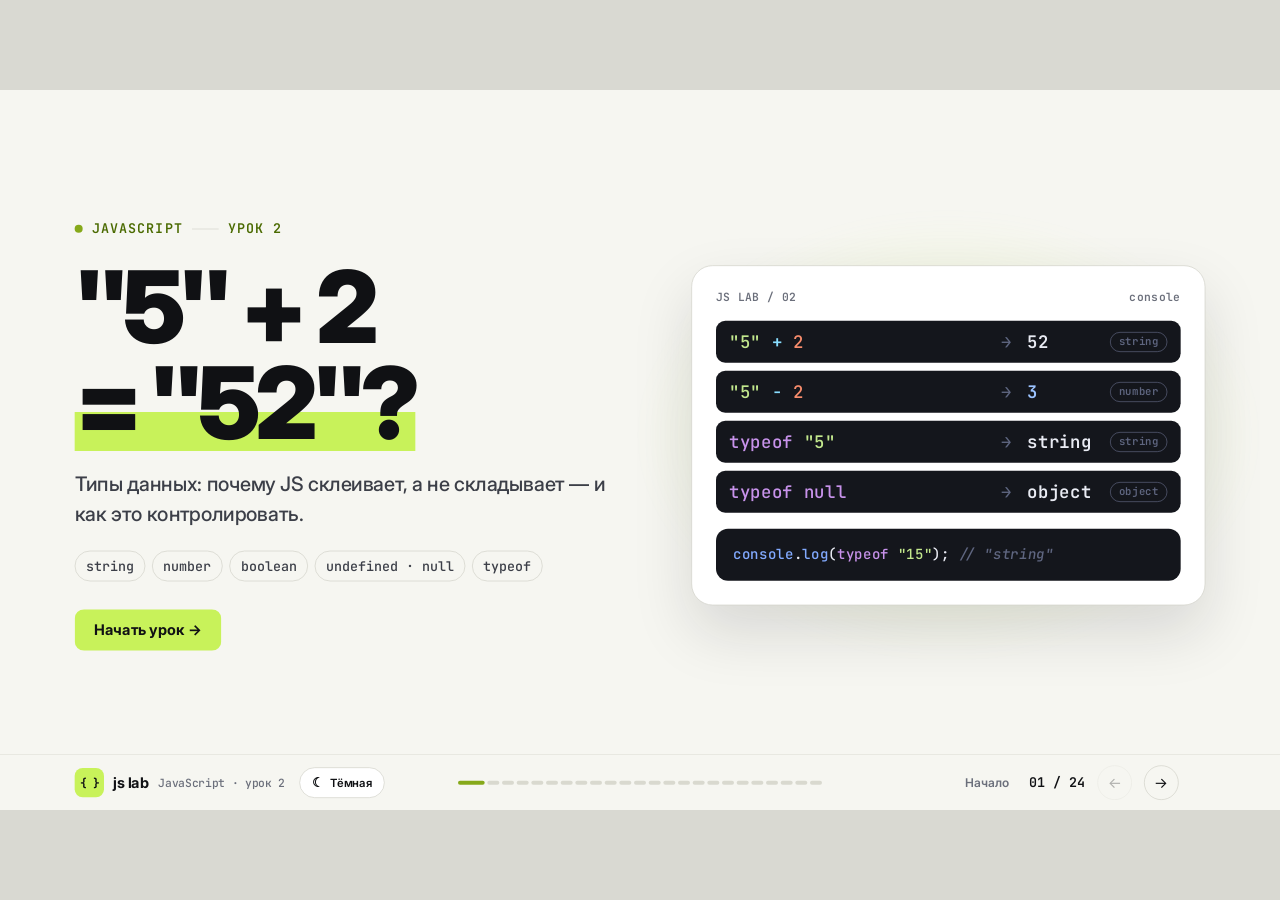
==== commit 1795befb: "Light theme by default; dark stays on the toggle Co-Authored-By: Claude Opus 5.5 <noreply@anthropic." ====
--- a/index.html
+++ b/index.html
@@ -3,16 +3,16 @@
 <head>
   <meta charset="UTF-8" />
   <meta name="viewport" content="width=device-width,initial-scale=1,viewport-fit=cover" />
-  <meta name="theme-color" content="#0b0c10" />
+  <meta name="theme-color" content="#f6f6f1" />
   <meta name="description" content="JS Lab — интерактивный урок JavaScript №2: типы данных, typeof и приведение типов." />
   <title>JS Lab — JavaScript · Урок 2</title>
   <link rel="preconnect" href="https://fonts.googleapis.com">
   <link rel="preconnect" href="https://fonts.gstatic.com" crossorigin>
   <link href="https://fonts.googleapis.com/css2?family=Inter:wght@400;500;600;700;800;900&family=JetBrains+Mono:wght@400;500;600;700&display=swap" rel="stylesheet">
-  <link rel="stylesheet" href="./styles.css?v=1-0" />
-  <script src="./app.js?v=1-0" defer></script>
+  <link rel="stylesheet" href="./styles.css?v=1-1" />
+  <script src="./app.js?v=1-1" defer></script>
 </head>
-<body>
+<body class="light">
   <div class="viewport">
     <div class="deck" id="deck">
       <main class="stage" id="stage" aria-label="Слайды урока" aria-live="polite"></main>
@@ -20,7 +20,7 @@
       <footer class="bar">
         <div class="bar-left">
         <a class="brand" href="#1" aria-label="К первому слайду"><span class="brand-mark" aria-hidden="true">{ }</span><span>js lab</span><small>JavaScript · урок 2</small></a>
-        <button class="theme-toggle" id="themeToggle" type="button" aria-label="Сменить тему"><span>☀</span>Светлая</button>
+        <button class="theme-toggle" id="themeToggle" type="button" aria-label="Сменить тему"><span>☾</span>Тёмная</button>
         </div>
         <div class="segments" id="segments" aria-hidden="true"></div>
         <div class="bar-right">
--- a/styles.css
+++ b/styles.css
@@ -1,7 +1,7 @@
 /* ═══════════════════════════════════════════════════════════════
    CSS Lab · HTML & CSS · Урок 4 — дизайн v5
    Холст 1920×1080 масштабируется под любой экран (как Keynote).
-   Тёмная тема по умолчанию, светлая — body.light.
+   Светлая тема по умолчанию (body.light), тёмная — по кнопке.
    ═══════════════════════════════════════════════════════════════ */
 :root{
   --outer:#050608;--bg:#0b0c10;--surface:#13151b;--surface-2:#1a1d25;--line:#252833;--line-2:#323644;
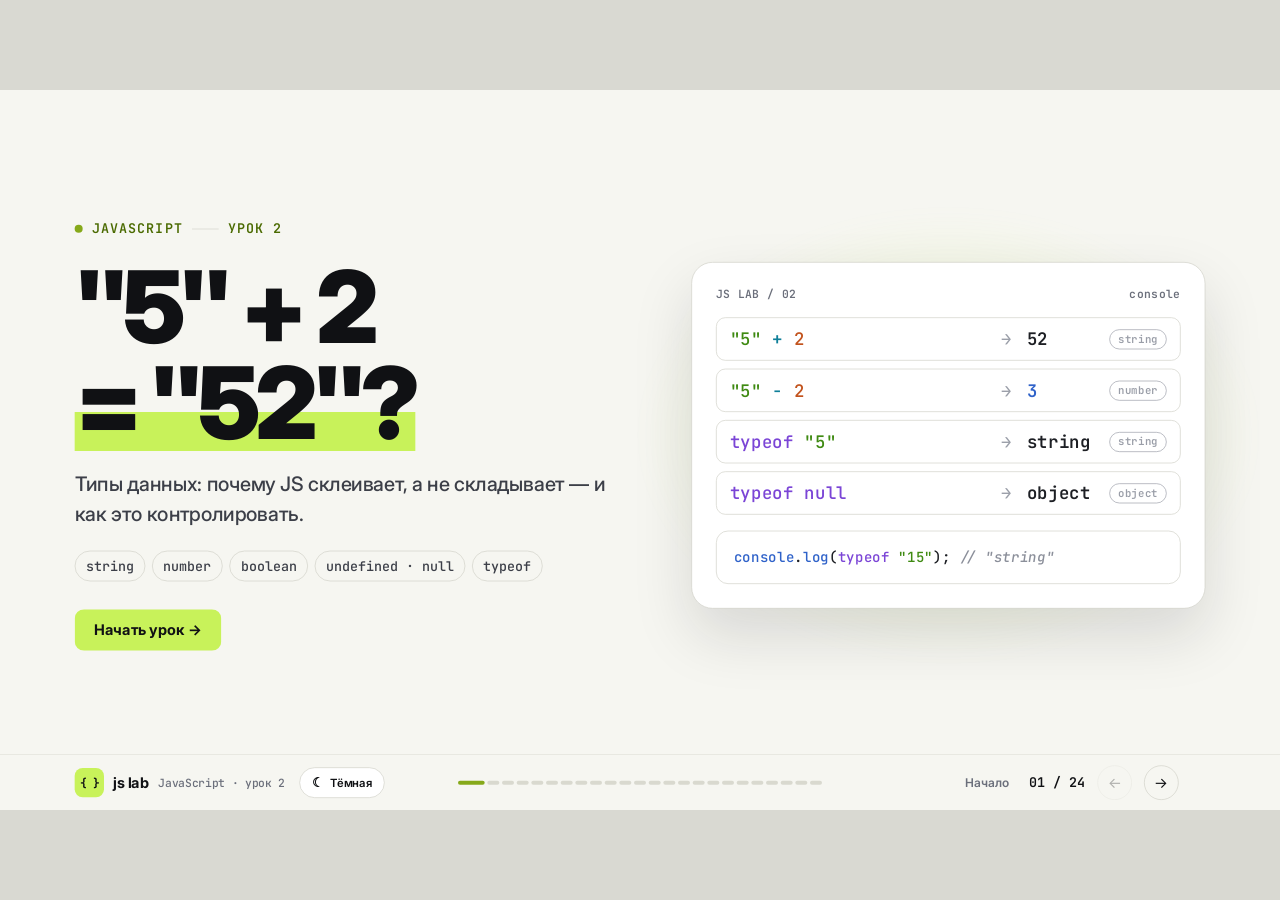
==== commit ff51dab0: "Light theme: light code windows, console and DevTools Co-Authored-By: Claude Opus 5.5 <noreply@anthr" ====
--- a/index.html
+++ b/index.html
@@ -9,8 +9,8 @@
   <link rel="preconnect" href="https://fonts.googleapis.com">
   <link rel="preconnect" href="https://fonts.gstatic.com" crossorigin>
   <link href="https://fonts.googleapis.com/css2?family=Inter:wght@400;500;600;700;800;900&family=JetBrains+Mono:wght@400;500;600;700&display=swap" rel="stylesheet">
-  <link rel="stylesheet" href="./styles.css?v=1-1" />
-  <script src="./app.js?v=1-1" defer></script>
+  <link rel="stylesheet" href="./styles.css?v=1-2" />
+  <script src="./app.js?v=1-2" defer></script>
 </head>
 <body class="light">
   <div class="viewport">
--- a/styles.css
+++ b/styles.css
@@ -574,3 +574,35 @@
 .vt-grid.two{grid-template-columns:1fr 1fr}
 .vt-grid.two .vt-row{grid-template-columns:auto 1fr auto;gap:12px}
 .vt-grid.two .vt-val{overflow:hidden;text-overflow:ellipsis;white-space:nowrap}
+
+/* ═══ Светлая тема: светлые окна кода, консоль и DevTools ═══ */
+body.light{--code:#ffffff;--code-line:#f3f3ee;--chip:#ecece4;--code-ink:#1d1f24}
+body.light .code-window,body.light .console-box,body.light .ana-code{border:1px solid var(--line-2);box-shadow:0 10px 30px #14161c0d}
+body.light .code-head,body.light .console-head{border-bottom-color:var(--line);color:#6b6f7b;background:#fafaf6}
+body.light .code-pre,body.light .ana-code,body.light .mx-out,body.light .art-input,body.light .log,body.light .log-string,body.light .log-object,body.light .guess-card code,body.light .conv-pick,body.light .cc-row{color:var(--code-ink)}
+body.light .mx-out,body.light .art-input,body.light .cc-row{border:1px solid var(--line-2)}
+body.light .line-no{color:#b2b5bd}
+body.light .active-line{background:#c8f25a3d;border-left-color:#86a91a}
+body.light .token.keyword{color:#7b45d6}body.light .token.method{color:#2f62c9}body.light .token.string{color:#3f8a12}body.light .token.number{color:#c2531d}body.light .token.operator{color:#0f7f99}body.light .token.comment{color:#8b8f9a}
+body.light code.ic{background:var(--chip);color:var(--code-ink);box-shadow:inset 0 0 0 1px #00000010}
+body.light .mx-noname,body.light .cc-row span,body.light .console-head i,body.light .console-box .log-empty{color:#9a9ea8}
+body.light .log{border-bottom-color:#0000000a}
+body.light .log.new{background:#c8f25a33}
+body.light .log-number{color:#2f62c9}
+body.light .guess-card code{border:1px solid var(--line)}
+body.light .guess-card:not(.open) code .token{color:var(--code-ink)!important}
+body.light .conv-pick{background:#fff}
+body.light .ana-code.part-decl .ana-decl.on{background:#c8f25a40;box-shadow:0 0 0 .14em #c8f25a40}
+body.light .ana.on{text-shadow:none}
+/* DevTools — как в светлом Chrome */
+body.light .devtools,body.light .pane.right.devtools{background:#fff;color:#1f1f1f;border-color:#d3d3d3}
+body.light .dt-tabs,body.light .dt-subtabs,body.light .dt-inh{background:#f1f3f4;border-bottom-color:#d3d3d3}
+body.light .dt-tabs span,body.light .dt-subtabs span,body.light .dt-rule.faint,body.light .dt-src,body.light .dt-inh{color:#5f6368}
+body.light .dt-tabs span.on,body.light .dt-subtabs span.on{color:#1a73e8;box-shadow:inset 0 -3px #1a73e8}
+body.light .dt-node,body.light .dt-end,body.light .dt-inh b{color:#1f1f1f}
+body.light .dt-node:hover{background:#0000000a}body.light .dt-node.on{background:#cfe8fc}
+body.light .dt-node .token.keyword{color:#881280}body.light .dt-node .token.method{color:#994500}body.light .dt-node .token.string{color:#1a1aa6}
+body.light .dt-p{color:#c80000}body.light .dt-v{color:#1a1aa6}
+body.light .dt-rule.ua{background:#00000005}body.light .dt-rule.ua .dt-p{color:#c86464}body.light .dt-rule.ua .dt-v{color:#5f5fb0}
+body.light .dt-decl input{accent-color:#1a73e8}
+body.light .ana{opacity:.3}body.light .ana.on,body.light .ana-code.part-decl .ana-decl.on .ana{opacity:1}
